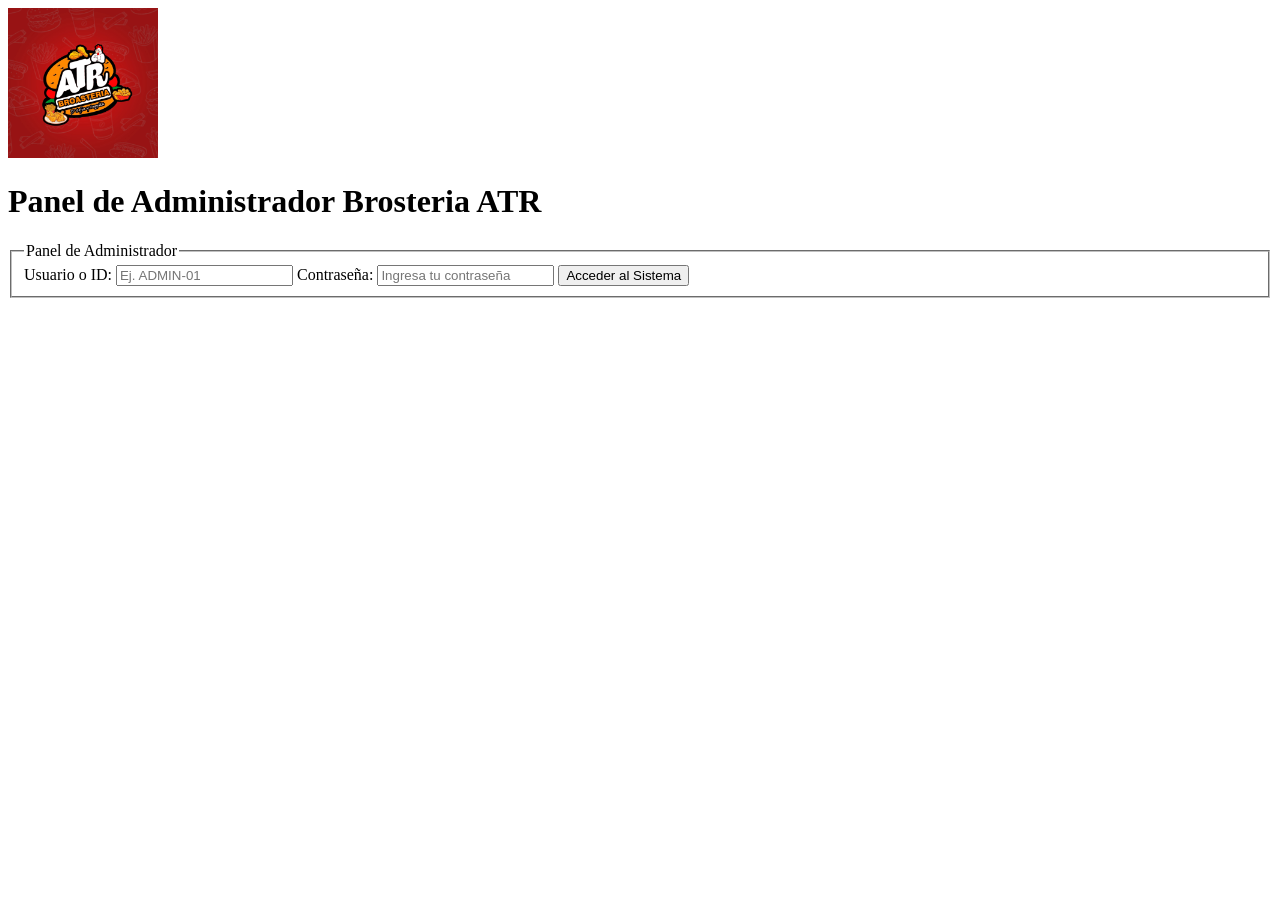
==== admin.html @ 3a854715 "Actualización: Formularios de login y logo de ATR agregados" ====
<!DOCTYPE html>
<html lang="es">
<head>
    <meta charset="UTF-8">
    <meta name="viewport" content="width=device-width, initial-scale=1.0">
    <title>Admin ATR</title>
</head>
<body>
   <header>
       <img src="informacion-del-proyecto/Imagenes/LOGO ATR.jpg" alt="LOGO ATR" width="150" height="150">
        <h1>Panel de Administrador Brosteria ATR</h1>
    </header>
        <section id="login-admin">
            <form action="login_admin.php" method="POST">
                <fieldset>
                    <legend>Panel de Administrador</legend>
                    
                    <label for="usuario_admin">Usuario o ID:</label>
                    <input type="text" id="usuario_admin" name="usuario_admin" required placeholder="Ej. ADMIN-01">
                    
                    <label for="pass_admin">Contraseña:</label>
                    <input type="password" id="pass_admin" name="pass_admin" required placeholder="Ingresa tu contraseña">
                    
                    <button type="submit">Acceder al Sistema</button>
                </fieldset>
            </form>
        </section>    
</body>
</html>
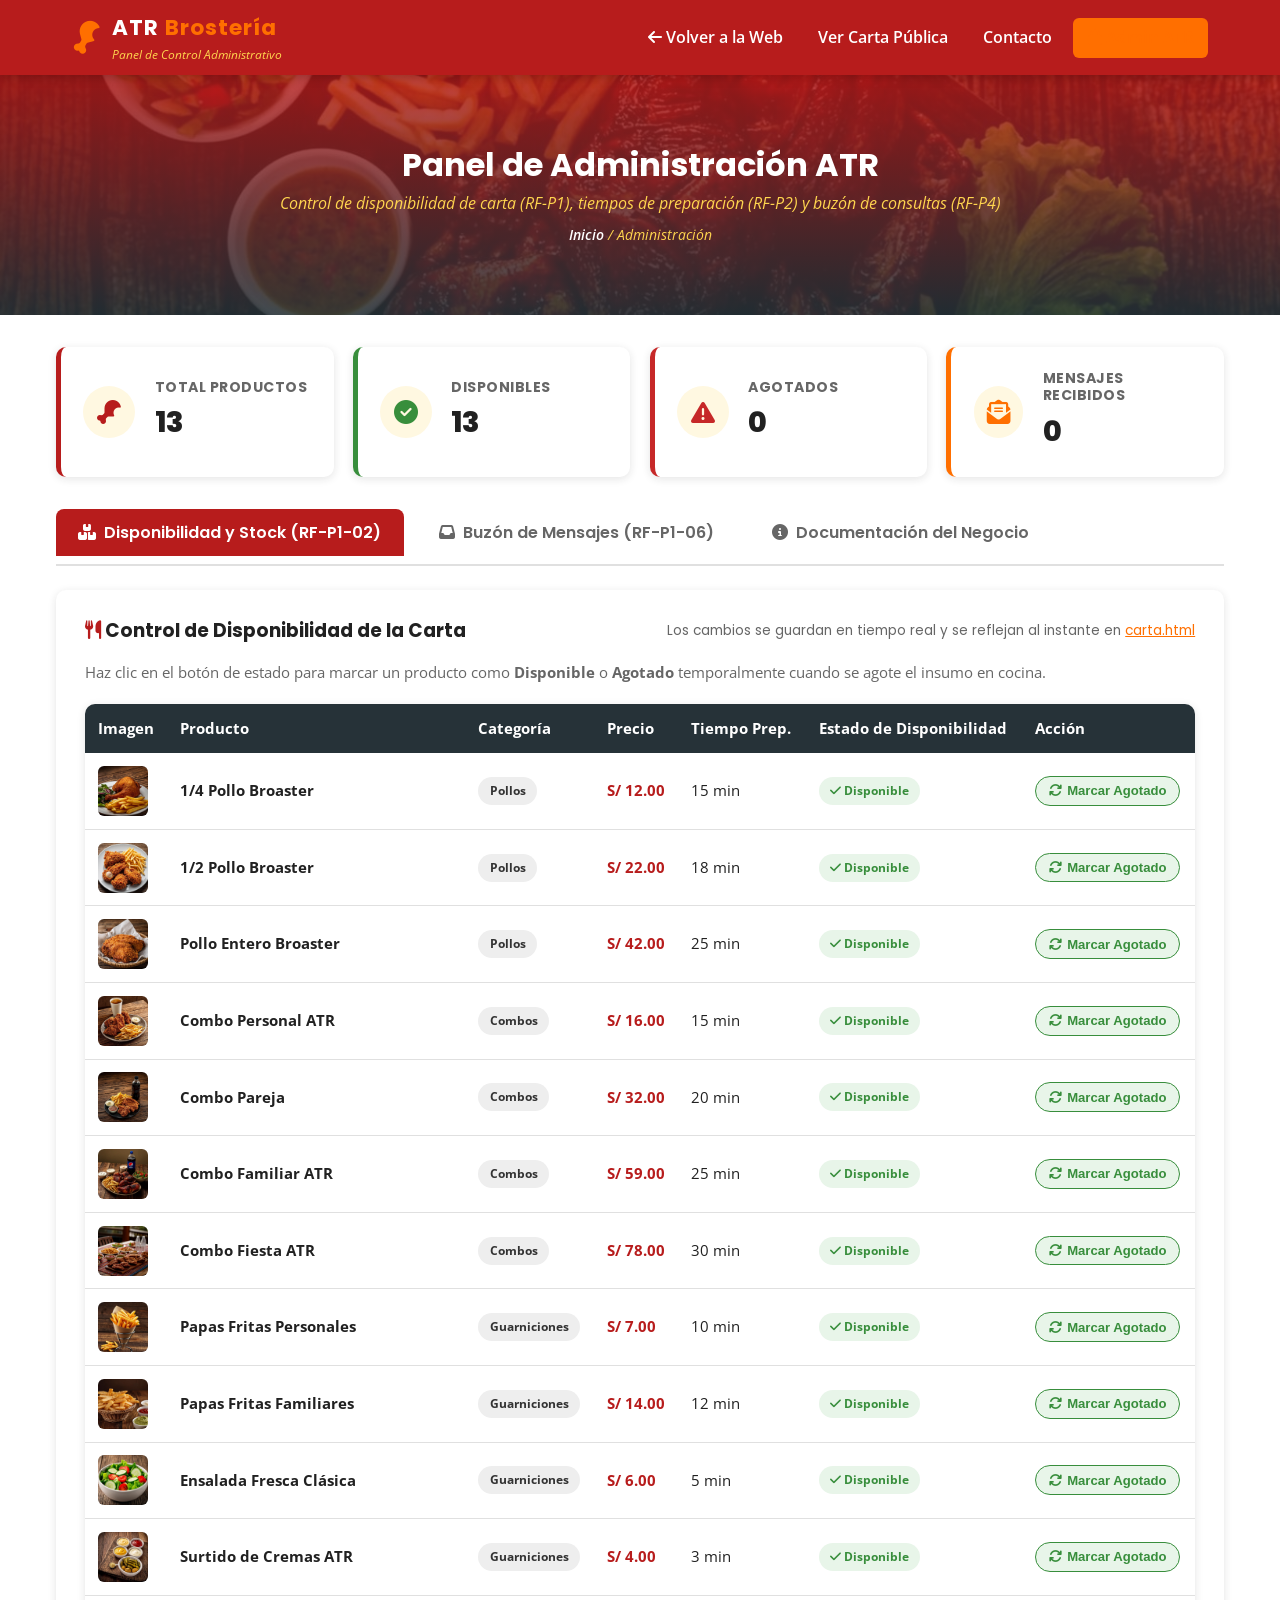
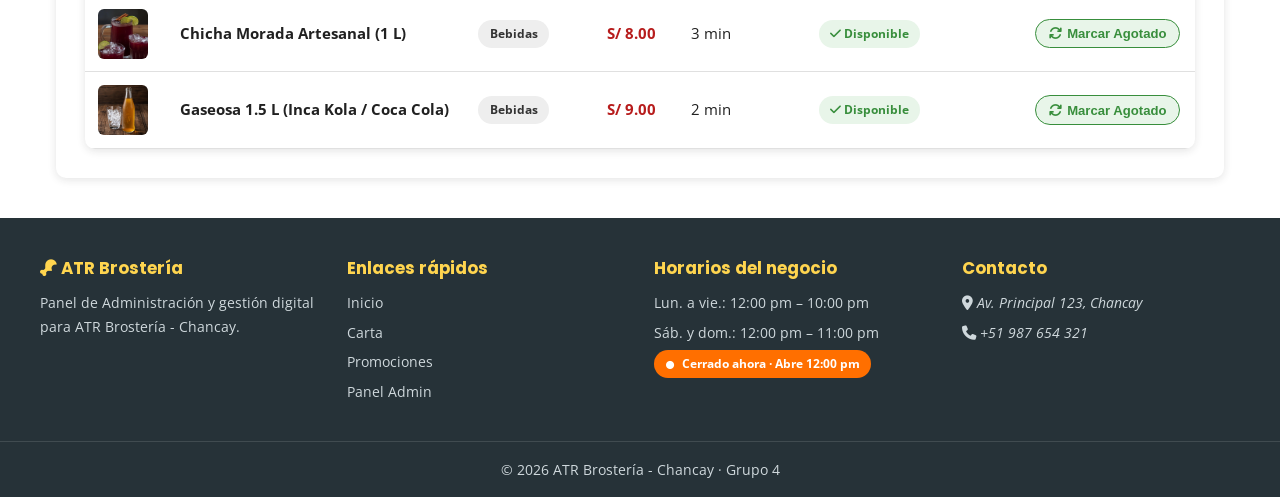
==== commit 86699857: "feat: completar logica JavaScript interactiva, carta dinamica, modal, promociones, galeria y panel a" ====
--- a/admin.html
+++ b/admin.html
@@ -1,29 +1,586 @@
 <!DOCTYPE html>
 <html lang="es">
+
 <head>
-    <meta charset="UTF-8">
-    <meta name="viewport" content="width=device-width, initial-scale=1.0">
-    <title>Admin ATR</title>
+  <meta charset="UTF-8">
+  <meta name="viewport" content="width=device-width, initial-scale=1.0">
+  <title>Panel de Administración | ATR Brostería - Chancay</title>
+  <meta name="description" content="Panel administrativo de gestión de stock, disponibilidad y mensajes de ATR Brostería Chancay.">
+  <meta name="author" content="Grupo 4 - Taller de Programación Web UTP">
+  <link rel="icon" type="image/png" href="img/favicon.png">
+
+  <link rel="preconnect" href="https://fonts.googleapis.com">
+  <link rel="preconnect" href="https://fonts.gstatic.com" crossorigin>
+  <link
+    href="https://fonts.googleapis.com/css2?family=Open+Sans:ital,wght@0,400;0,600;1,400&family=Poppins:wght@500;600;700;800&display=swap"
+    rel="stylesheet">
+  <link rel="stylesheet" href="https://cdnjs.cloudflare.com/ajax/libs/font-awesome/6.5.2/css/all.min.css">
+
+  <link rel="stylesheet" href="css/styles.css">
+  <style>
+    .admin-container {
+      max-width: 1200px;
+      margin: 2rem auto;
+      padding: 0 1rem;
+    }
+
+    .admin-header-kpi {
+      display: grid;
+      grid-template-columns: repeat(auto-fit, minmax(220px, 1fr));
+      gap: 1.2rem;
+      margin-bottom: 2rem;
+    }
+
+    .kpi-card {
+      background-color: #FFFFFF;
+      padding: 1.4rem;
+      border-radius: var(--radio);
+      box-shadow: var(--sombra-tarjeta);
+      display: flex;
+      align-items: center;
+      gap: 1.2rem;
+      border-left: 5px solid var(--color-primario);
+    }
+
+    .kpi-card.kpi-verde {
+      border-left-color: var(--color-exito);
+    }
+
+    .kpi-card.kpi-amarillo {
+      border-left-color: var(--color-acento);
+    }
+
+    .kpi-card.kpi-rojo {
+      border-left-color: var(--color-error);
+    }
+
+    .kpi-icon {
+      width: 52px;
+      height: 52px;
+      border-radius: 50%;
+      background-color: var(--color-crema);
+      display: flex;
+      align-items: center;
+      justify-content: center;
+      font-size: 1.5rem;
+      color: var(--color-primario);
+    }
+
+    .kpi-info h4 {
+      font-size: 0.88rem;
+      color: var(--color-gris);
+      margin: 0;
+      text-transform: uppercase;
+      letter-spacing: 0.5px;
+    }
+
+    .kpi-info .kpi-num {
+      font-size: 1.8rem;
+      font-weight: 800;
+      font-family: var(--fuente-titulos);
+      color: var(--color-texto);
+      margin: 0.2rem 0 0;
+    }
+
+    .admin-tabs {
+      display: flex;
+      gap: 0.8rem;
+      margin-bottom: 1.5rem;
+      border-bottom: 2px solid var(--color-borde);
+      padding-bottom: 0.5rem;
+      overflow-x: auto;
+    }
+
+    .admin-tab-btn {
+      padding: 0.7rem 1.4rem;
+      border: none;
+      background: none;
+      font-family: var(--fuente-titulos);
+      font-size: 1rem;
+      font-weight: 600;
+      color: var(--color-gris);
+      cursor: pointer;
+      border-radius: 8px 8px 0 0;
+      transition: all var(--transicion);
+      display: flex;
+      align-items: center;
+      gap: 0.5rem;
+      white-space: nowrap;
+    }
+
+    .admin-tab-btn.activo {
+      background-color: var(--color-primario);
+      color: #FFFFFF;
+    }
+
+    .admin-panel-seccion {
+      background-color: #FFFFFF;
+      padding: 1.8rem;
+      border-radius: var(--radio);
+      box-shadow: var(--sombra-tarjeta);
+      margin-bottom: 2.5rem;
+    }
+
+    .admin-panel-seccion h3 {
+      margin-bottom: 1.2rem;
+      display: flex;
+      align-items: center;
+      justify-content: space-between;
+      flex-wrap: wrap;
+      gap: 0.8rem;
+    }
+
+    .tabla-admin {
+      width: 100%;
+      border-collapse: collapse;
+      font-size: 0.92rem;
+    }
+
+    .tabla-admin th {
+      background-color: var(--color-oscuro);
+      color: #FFFFFF;
+      padding: 0.8rem;
+      text-align: left;
+    }
+
+    .tabla-admin td {
+      padding: 0.8rem;
+      border-bottom: 1px solid var(--color-borde);
+      vertical-align: middle;
+    }
+
+    .tabla-admin tr:hover {
+      background-color: var(--color-crema);
+    }
+
+    .btn-toggle-stock {
+      padding: 0.4rem 0.8rem;
+      border-radius: 999px;
+      font-size: 0.82rem;
+      font-weight: 700;
+      cursor: pointer;
+      border: none;
+      display: inline-flex;
+      align-items: center;
+      gap: 0.35rem;
+      transition: transform 0.2s ease;
+    }
+
+    .btn-toggle-stock:hover {
+      transform: scale(1.05);
+    }
+
+    .btn-toggle-stock.disponible {
+      background-color: #E8F5E9;
+      color: var(--color-exito);
+      border: 1px solid var(--color-exito);
+    }
+
+    .btn-toggle-stock.agotado {
+      background-color: #FFEBEE;
+      color: var(--color-error);
+      border: 1px solid var(--color-error);
+    }
+
+    .mensaje-card {
+      border: 1px solid var(--color-borde);
+      border-radius: 8px;
+      padding: 1.2rem;
+      margin-bottom: 1rem;
+      background-color: #FAFAFA;
+      transition: border-color var(--transicion);
+    }
+
+    .mensaje-card.no-leido {
+      border-left: 5px solid var(--color-acento);
+      background-color: #FFFFFF;
+    }
+
+    .mensaje-meta {
+      display: flex;
+      justify-content: space-between;
+      font-size: 0.85rem;
+      color: var(--color-gris);
+      margin-bottom: 0.5rem;
+      flex-wrap: wrap;
+      gap: 0.5rem;
+    }
+
+    .mensaje-acciones {
+      display: flex;
+      gap: 0.5rem;
+      margin-top: 0.8rem;
+      flex-wrap: wrap;
+    }
+  </style>
 </head>
+
 <body>
-   <header>
-       <img src="informacion-del-proyecto/Imagenes/LOGO ATR.jpg" alt="LOGO ATR" width="150" height="150">
-        <h1>Panel de Administrador Brosteria ATR</h1>
-    </header>
-        <section id="login-admin">
-            <form action="login_admin.php" method="POST">
-                <fieldset>
-                    <legend>Panel de Administrador</legend>
-                    
-                    <label for="usuario_admin">Usuario o ID:</label>
-                    <input type="text" id="usuario_admin" name="usuario_admin" required placeholder="Ej. ADMIN-01">
-                    
-                    <label for="pass_admin">Contraseña:</label>
-                    <input type="password" id="pass_admin" name="pass_admin" required placeholder="Ingresa tu contraseña">
-                    
-                    <button type="submit">Acceder al Sistema</button>
-                </fieldset>
-            </form>
-        </section>    
+  <a href="#contenido" class="saltar-contenido">Saltar al contenido principal</a>
+
+  <!-- Encabezado -->
+  <header class="site-header">
+    <div class="contenedor barra-header">
+      <a href="index.html" class="logo" aria-label="ATR Brostería - Inicio">
+        <i class="fa-solid fa-drumstick-bite" aria-hidden="true"></i>
+        <span>
+          <span class="logo-nombre">ATR <span>Brostería</span></span><br>
+          <span class="logo-eslogan">Panel de Control Administrativo</span>
+        </span>
+      </a>
+
+      <button id="btn-hamburguesa" class="btn-hamburguesa" aria-label="Abrir menú de navegación" aria-expanded="false"
+        aria-controls="main-nav">
+        <span></span><span></span><span></span>
+      </button>
+
+      <nav id="main-nav" class="main-nav" aria-label="Navegación principal">
+        <ul>
+          <li><a href="index.html"><i class="fa-solid fa-arrow-left"></i> Volver a la Web</a></li>
+          <li><a href="carta.html">Ver Carta Pública</a></li>
+          <li><a href="contacto.html">Contacto</a></li>
+          <li><a href="admin.html" class="activo" style="color: var(--color-acento); font-weight: 700;"><i class="fa-solid fa-lock"></i> Admin ATR</a></li>
+        </ul>
+      </nav>
+    </div>
+  </header>
+
+  <main id="contenido">
+    <!-- Banner -->
+    <section class="page-banner">
+      <div>
+        <h1>Panel de Administración ATR</h1>
+        <p>Control de disponibilidad de carta (RF-P1), tiempos de preparación (RF-P2) y buzón de consultas (RF-P4)</p>
+        <p class="breadcrumb"><a href="index.html">Inicio</a> / Administración</p>
+      </div>
+    </section>
+
+    <div class="admin-container">
+
+      <!-- Métricas KPI -->
+      <section class="admin-header-kpi">
+        <article class="kpi-card">
+          <div class="kpi-icon"><i class="fa-solid fa-drumstick-bite"></i></div>
+          <div class="kpi-info">
+            <h4>Total Productos</h4>
+            <div class="kpi-num" id="kpi-total-prod">13</div>
+          </div>
+        </article>
+
+        <article class="kpi-card kpi-verde">
+          <div class="kpi-icon" style="color: var(--color-exito);"><i class="fa-solid fa-circle-check"></i></div>
+          <div class="kpi-info">
+            <h4>Disponibles</h4>
+            <div class="kpi-num" id="kpi-disponibles">13</div>
+          </div>
+        </article>
+
+        <article class="kpi-card kpi-rojo">
+          <div class="kpi-icon" style="color: var(--color-error);"><i class="fa-solid fa-triangle-exclamation"></i></div>
+          <div class="kpi-info">
+            <h4>Agotados</h4>
+            <div class="kpi-num" id="kpi-agotados">0</div>
+          </div>
+        </article>
+
+        <article class="kpi-card kpi-amarillo">
+          <div class="kpi-icon" style="color: var(--color-acento);"><i class="fa-solid fa-envelope-open-text"></i></div>
+          <div class="kpi-info">
+            <h4>Mensajes Recibidos</h4>
+            <div class="kpi-num" id="kpi-mensajes">0</div>
+          </div>
+        </article>
+      </section>
+
+      <!-- Pestañas -->
+      <div class="admin-tabs" role="tablist">
+        <button type="button" class="admin-tab-btn activo" id="tab-btn-stock" onclick="cambiarTab('stock')">
+          <i class="fa-solid fa-boxes-stacked"></i> Disponibilidad y Stock (RF-P1-02)
+        </button>
+        <button type="button" class="admin-tab-btn" id="tab-btn-mensajes" onclick="cambiarTab('mensajes')">
+          <i class="fa-solid fa-inbox"></i> Buzón de Mensajes (RF-P1-06)
+        </button>
+        <button type="button" class="admin-tab-btn" id="tab-btn-guia" onclick="cambiarTab('guia')">
+          <i class="fa-solid fa-circle-info"></i> Documentación del Negocio
+        </button>
+      </div>
+
+      <!-- Tab 1: Gestión de Stock y Productos -->
+      <section id="panel-stock" class="admin-panel-seccion">
+        <h3>
+          <span><i class="fa-solid fa-utensils" style="color:var(--color-primario);"></i> Control de Disponibilidad de la Carta</span>
+          <span style="font-size: 0.85rem; font-weight: normal; color: var(--color-gris);">
+            Los cambios se guardan en tiempo real y se reflejan al instante en <a href="carta.html" target="_blank" style="color:var(--color-acento); text-decoration:underline;">carta.html</a>
+          </span>
+        </h3>
+        <p style="font-size: 0.92rem; color: var(--color-gris); margin-bottom: 1.2rem;">
+          Haz clic en el botón de estado para marcar un producto como <strong>Disponible</strong> o <strong>Agotado</strong> temporalmente cuando se agote el insumo en cocina.
+        </p>
+
+        <div class="tabla-responsiva">
+          <table class="tabla-admin">
+            <thead>
+              <tr>
+                <th>Imagen</th>
+                <th>Producto</th>
+                <th>Categoría</th>
+                <th>Precio</th>
+                <th>Tiempo Prep.</th>
+                <th>Estado de Disponibilidad</th>
+                <th>Acción</th>
+              </tr>
+            </thead>
+            <tbody id="tabla-cuerpo-productos">
+              <!-- Renderizado dinámico con JS -->
+            </tbody>
+          </table>
+        </div>
+      </section>
+
+      <!-- Tab 2: Buzón de Mensajes -->
+      <section id="panel-mensajes" class="admin-panel-seccion" style="display: none;">
+        <h3>
+          <span><i class="fa-solid fa-inbox" style="color:var(--color-primario);"></i> Mensajes de Clientes y Proveedores</span>
+          <div>
+            <button type="button" class="btn btn-acento" style="font-size: 0.85rem; padding: 0.4rem 0.8rem;" onclick="insertarMensajeDemo()">
+              <i class="fa-solid fa-plus"></i> Agregar mensaje de prueba
+            </button>
+            <button type="button" class="btn btn-borde" style="font-size: 0.85rem; padding: 0.4rem 0.8rem; margin-left: 0.4rem;" onclick="limpiarBuzon()">
+              <i class="fa-solid fa-trash"></i> Vaciar buzón
+            </button>
+          </div>
+        </h3>
+        <p style="font-size: 0.92rem; color: var(--color-gris); margin-bottom: 1.2rem;">
+          Mensajes enviados desde el formulario de <a href="contacto.html" target="_blank" style="color:var(--color-acento); text-decoration:underline;">contacto.html</a> y solicitudes de cotización o proveedores.
+        </p>
+
+        <div id="lista-mensajes-admin">
+          <!-- Renderizado dinámico de mensajes -->
+        </div>
+      </section>
+
+      <!-- Tab 3: Guía y Procesos del Proyecto -->
+      <section id="panel-guia" class="admin-panel-seccion" style="display: none;">
+        <h3><i class="fa-solid fa-book" style="color:var(--color-primario);"></i> Resumen de Procesos y Requerimientos de ATR Brostería</h3>
+        
+        <div style="display: grid; gap: 1rem; margin-top: 1rem;">
+          <div style="padding: 1rem; background-color: var(--color-crema); border-radius: 8px;">
+            <h4 style="margin: 0 0 0.4rem 0; color: var(--color-primario);"><i class="fa-solid fa-boxes-packing"></i> Proceso 1: Recepción y gestión de insumos</h4>
+            <p style="margin: 0; font-size: 0.9rem;">Gestión de stock de pollos, papas y aceites. El sistema permite marcar ítems como agotados (RF-P1-02) y recibir ofertas de proveedores (RF-P1-04) en este panel.</p>
+          </div>
+
+          <div style="padding: 1rem; background-color: var(--color-crema); border-radius: 8px;">
+            <h4 style="margin: 0 0 0.4rem 0; color: var(--color-primario);"><i class="fa-solid fa-bowl-food"></i> Proceso 2: Marinado y preparación de alimentos</h4>
+            <p style="margin: 0; font-size: 0.9rem;">Receta exclusiva de marinado de 4 horas descrita en <a href="nosotros.html">nosotros.html</a> (RF-P2-01) y galería fotográfica de cocina en <a href="galeria.html">galeria.html</a> (RF-P2-03).</p>
+          </div>
+
+          <div style="padding: 1rem; background-color: var(--color-crema); border-radius: 8px;">
+            <h4 style="margin: 0 0 0.4rem 0; color: var(--color-primario);"><i class="fa-solid fa-fire"></i> Proceso 3: Fritura a presión de pollo</h4>
+            <p style="margin: 0; font-size: 0.9rem;">Cocción a presión entre 170 y 180 °C en tres presentaciones (1/4, 1/2 y entero) con filtros interactivos de categoría en <a href="carta.html">carta.html</a> (RF-P3-03).</p>
+          </div>
+
+          <div style="padding: 1rem; background-color: var(--color-crema); border-radius: 8px;">
+            <h4 style="margin: 0 0 0.4rem 0; color: var(--color-primario);"><i class="fa-solid fa-comments"></i> Proceso 4: Toma de pedidos y atención al cliente</h4>
+            <p style="margin: 0; font-size: 0.9rem;">Formulario validado con JavaScript (RF-P4-02), mapa en Chancay (RF-P4-05), redes sociales en footer y acordeón de preguntas frecuentes (RF-P4-07).</p>
+          </div>
+
+          <div style="padding: 1rem; background-color: var(--color-crema); border-radius: 8px;">
+            <h4 style="margin: 0 0 0.4rem 0; color: var(--color-primario);"><i class="fa-solid fa-cubes"></i> Proceso 5: Empaquetado y personalización de combos</h4>
+            <p style="margin: 0; font-size: 0.9rem;">Personalizador dinámico de combos mediante checkboxes con la función reactiva <code>actualizarPrecio()</code> en el modal de la carta (RF-P5-02, RF-P5-03).</p>
+          </div>
+        </div>
+      </section>
+
+    </div>
+  </main>
+
+  <!-- Pie de página -->
+  <footer class="site-footer">
+    <div class="contenedor footer-grid">
+      <div>
+        <h4><i class="fa-solid fa-drumstick-bite"></i> ATR Brostería</h4>
+        <p>Panel de Administración y gestión digital para ATR Brostería - Chancay.</p>
+      </div>
+      <div>
+        <h4>Enlaces rápidos</h4>
+        <ul>
+          <li><a href="index.html">Inicio</a></li>
+          <li><a href="carta.html">Carta</a></li>
+          <li><a href="promociones.html">Promociones</a></li>
+          <li><a href="admin.html">Panel Admin</a></li>
+        </ul>
+      </div>
+      <div>
+        <h4>Horarios del negocio</h4>
+        <ul>
+          <li>Lun. a vie.: 12:00 pm – 10:00 pm</li>
+          <li>Sáb. y dom.: 12:00 pm – 11:00 pm</li>
+        </ul>
+        <p><span class="badge estado-badge" data-estado-local>Cargando...</span></p>
+      </div>
+      <div>
+        <h4>Contacto</h4>
+        <address>
+          <ul>
+            <li><i class="fa-solid fa-location-dot"></i> Av. Principal 123, Chancay</li>
+            <li><i class="fa-solid fa-phone"></i> +51 987 654 321</li>
+          </ul>
+        </address>
+      </div>
+    </div>
+    <div class="footer-copy">
+      <p>&copy; <span id="anio-actual">2026</span> ATR Brostería - Chancay · Grupo 4</p>
+    </div>
+  </footer>
+
+  <!-- Scripts -->
+  <script src="js/main.js"></script>
+  <script>
+    // Lógica específica para el panel de administración
+    function cambiarTab(tabId) {
+      document.getElementById('panel-stock').style.display = tabId === 'stock' ? 'block' : 'none';
+      document.getElementById('panel-mensajes').style.display = tabId === 'mensajes' ? 'block' : 'none';
+      document.getElementById('panel-guia').style.display = tabId === 'guia' ? 'block' : 'none';
+
+      document.getElementById('tab-btn-stock').classList.toggle('activo', tabId === 'stock');
+      document.getElementById('tab-btn-mensajes').classList.toggle('activo', tabId === 'mensajes');
+      document.getElementById('tab-btn-guia').classList.toggle('activo', tabId === 'guia');
+    }
+
+    function renderizarTablaProductosAdmin() {
+      const tbody = document.getElementById('tabla-cuerpo-productos');
+      if (!tbody) return;
+
+      const productos = window.ATR.obtenerProductos();
+      let total = productos.length;
+      let disponibles = 0;
+      let agotados = 0;
+
+      tbody.innerHTML = productos.map(prod => {
+        if (prod.disponible) disponibles++;
+        else agotados++;
+
+        return `
+          <tr>
+            <td><img src="${prod.imagen}" alt="${prod.nombre}" style="width: 50px; height: 50px; object-fit: cover; border-radius: 6px;"></td>
+            <td><strong>${prod.nombre}</strong></td>
+            <td><span class="badge" style="background:#eee; color:#333; text-transform:capitalize;">${prod.categoria}</span></td>
+            <td style="font-weight: 700; color: var(--color-primario);">S/ ${prod.precio.toFixed(2)}</td>
+            <td>${prod.tiempo}</td>
+            <td>
+              <span class="badge ${prod.disponible ? 'estado-disponible' : 'estado-agotado'}" style="background-color: ${prod.disponible ? '#E8F5E9' : '#FFEBEE'}; color: ${prod.disponible ? 'var(--color-exito)' : 'var(--color-error)'};">
+                <i class="fa-solid ${prod.disponible ? 'fa-check' : 'fa-xmark'}"></i> ${prod.disponible ? 'Disponible' : 'Agotado'}
+              </span>
+            </td>
+            <td>
+              <button type="button" class="btn-toggle-stock ${prod.disponible ? 'disponible' : 'agotado'}" onclick="cambiarDisponibilidad('${prod.id}')">
+                <i class="fa-solid fa-arrows-rotate"></i> ${prod.disponible ? 'Marcar Agotado' : 'Marcar Disponible'}
+              </button>
+            </td>
+          </tr>
+        `;
+      }).join('');
+
+      document.getElementById('kpi-total-prod').textContent = total;
+      document.getElementById('kpi-disponibles').textContent = disponibles;
+      document.getElementById('kpi-agotados').textContent = agotados;
+    }
+
+    function cambiarDisponibilidad(id) {
+      window.ATR.toggleDisponibilidad(id);
+      renderizarTablaProductosAdmin();
+    }
+
+    function renderizarMensajesAdmin() {
+      const contenedor = document.getElementById('lista-mensajes-admin');
+      const kpiMensajes = document.getElementById('kpi-mensajes');
+      if (!contenedor) return;
+
+      const raw = localStorage.getItem('atr_mensajes_contacto');
+      const mensajes = raw ? JSON.parse(raw) : [];
+
+      if (kpiMensajes) kpiMensajes.textContent = mensajes.length;
+
+      if (mensajes.length === 0) {
+        contenedor.innerHTML = `
+          <div style="text-align: center; padding: 2rem; color: var(--color-gris);">
+            <i class="fa-solid fa-inbox" style="font-size: 2.5rem; margin-bottom: 0.8rem; display: block; opacity: 0.5;"></i>
+            <p>No hay mensajes registrados en el buzón actualmente.</p>
+            <button type="button" class="btn btn-acento" onclick="insertarMensajeDemo()">
+              <i class="fa-solid fa-plus"></i> Crear mensaje de prueba
+            </button>
+          </div>
+        `;
+        return;
+      }
+
+      contenedor.innerHTML = mensajes.map((msg, idx) => `
+        <article class="mensaje-card ${!msg.leido ? 'no-leido' : ''}">
+          <div class="mensaje-meta">
+            <span><strong><i class="fa-solid fa-user"></i> ${msg.nombre}</strong> · <i class="fa-solid fa-envelope"></i> ${msg.email} · <i class="fa-solid fa-phone"></i> ${msg.telefono}</span>
+            <span><i class="fa-solid fa-clock"></i> ${msg.fecha || 'Reciente'}</span>
+          </div>
+          <div style="margin: 0.5rem 0;">
+            <span class="badge" style="background-color: var(--color-crema); color: var(--color-texto);"><i class="fa-solid fa-tag"></i> Tipo: ${msg.tipo}</span>
+            ${!msg.leido ? '<span class="badge" style="background-color: var(--color-acento); color: #fff; margin-left: 0.4rem;">Nuevo</span>' : ''}
+          </div>
+          <p style="font-size: 0.95rem; margin: 0.6rem 0; color: #212121; background: #FFF; padding: 0.8rem; border-radius: 6px; border: 1px solid #E0E0E0;">
+            "${msg.mensaje}"
+          </p>
+          <div class="mensaje-acciones">
+            <a href="https://wa.me/51${msg.telefono}?text=${encodeURIComponent(`Hola ${msg.nombre}, te saludamos de ATR Brostería en respuesta a tu consulta sobre "${msg.tipo}".`)}" class="btn btn-acento" style="font-size: 0.82rem; padding: 0.35rem 0.7rem;" target="_blank" rel="noopener">
+              <i class="fa-brands fa-whatsapp"></i> Responder WhatsApp
+            </a>
+            <button type="button" class="btn btn-borde" style="font-size: 0.82rem; padding: 0.35rem 0.7rem;" onclick="marcarLeido(${idx})">
+              <i class="fa-solid ${msg.leido ? 'fa-envelope' : 'fa-check'}"></i> ${msg.leido ? 'Marcar no leído' : 'Marcar leído'}
+            </button>
+            <button type="button" class="btn" style="background-color: #FFEBEE; color: var(--color-error); font-size: 0.82rem; padding: 0.35rem 0.7rem;" onclick="eliminarMensaje(${idx})">
+              <i class="fa-solid fa-trash"></i> Eliminar
+            </button>
+          </div>
+        </article>
+      `).join('');
+    }
+
+    function marcarLeido(index) {
+      const mensajes = JSON.parse(localStorage.getItem('atr_mensajes_contacto') || '[]');
+      if (mensajes[index]) {
+        mensajes[index].leido = !mensajes[index].leido;
+        localStorage.setItem('atr_mensajes_contacto', JSON.stringify(mensajes));
+        renderizarMensajesAdmin();
+      }
+    }
+
+    function eliminarMensaje(index) {
+      if (!confirm('¿Estás seguro de eliminar este mensaje del buzón?')) return;
+      const mensajes = JSON.parse(localStorage.getItem('atr_mensajes_contacto') || '[]');
+      mensajes.splice(index, 1);
+      localStorage.setItem('atr_mensajes_contacto', JSON.stringify(mensajes));
+      renderizarMensajesAdmin();
+    }
+
+    function limpiarBuzon() {
+      if (!confirm('¿Deseas vaciar todos los mensajes del buzón?')) return;
+      localStorage.removeItem('atr_mensajes_contacto');
+      renderizarMensajesAdmin();
+    }
+
+    function insertarMensajeDemo() {
+      window.ATR.guardarMensajeContacto({
+        nombre: 'Avícola San Fernando Chancay (Proveedor)',
+        email: 'ventas@sanfernandochancay.pe',
+        telefono: '987112233',
+        tipo: 'proveedores',
+        mensaje: 'Buenos días estimado propietario de ATR Brostería, le ofrecemos abastecimiento directo de pollos de primera calidad con entrega diaria a temperatura controlada y precios preferenciales.'
+      });
+      renderizarMensajesAdmin();
+    }
+
+    document.addEventListener('DOMContentLoaded', () => {
+      renderizarTablaProductosAdmin();
+      renderizarMensajesAdmin();
+    });
+  </script>
 </body>
-</html>+
+</html>
--- a/css/styles.css
+++ b/css/styles.css
@@ -0,0 +1,985 @@
+/* Estilos generales */
+
+
+/* Variables */
+:root {
+  /* Paleta de colores */
+  --color-primario: #B71C1C;
+  /* rojo primario: logo, encabezado, botones */
+  --color-acento: #FF6F00;
+  /* naranja acento: botones de acción, badges */
+  --color-crema: #FFF8E1;
+  /* crema claro: fondos de secciones secundarias */
+  --color-texto: #212121;
+  /* negro: textos principales */
+  --color-gris: #666666;
+  /* gris medio: textos secundarios */
+  --color-oscuro: #263238;
+  /* gris oscuro: pie de página, modales */
+  --color-exito: #388E3C;
+  /* verde éxito: validaciones correctas */
+  --color-error: #C62828;
+  /* rojo error: mensajes de validación */
+  --color-fondo: #FFFFFF;
+  --color-borde: #E0E0E0;
+  --color-primario-oscuro: #8E1414;
+  /* hover de botones primarios */
+
+  /* Tipografía */
+  --fuente-titulos: 'Poppins', sans-serif;
+  --fuente-cuerpo: 'Open Sans', sans-serif;
+
+  /* Otros */
+  --sombra-tarjeta: 0 2px 8px rgba(33, 33, 33, 0.12);
+  --sombra-elevada: 0 8px 24px rgba(33, 33, 33, 0.18);
+  --radio: 10px;
+  --transicion: 0.3s ease;
+}
+
+* {
+  margin: 0;
+  padding: 0;
+  box-sizing: border-box;
+}
+
+html {
+  scroll-behavior: smooth;
+}
+
+body {
+  font-family: var(--fuente-cuerpo);
+  font-size: 16px;
+  line-height: 1.6;
+  color: var(--color-texto);
+  background-color: var(--color-fondo);
+  display: flex;
+  flex-direction: column;
+  min-height: 100vh;
+}
+
+main {
+  flex: 1 0 auto;
+}
+
+img,
+video {
+  max-width: 100%;
+  /* imágenes responsivas */
+  height: auto;
+  display: block;
+}
+
+a {
+  color: var(--color-primario);
+  text-decoration: none;
+  transition: color var(--transicion);
+}
+
+a:hover {
+  color: var(--color-acento);
+}
+
+ul {
+  list-style: none;
+}
+
+h1,
+h2,
+h3,
+h4 {
+  font-family: var(--fuente-titulos);
+  line-height: 1.25;
+  color: var(--color-texto);
+}
+
+/* Utilidades */
+.contenedor {
+  width: 100%;
+  padding: 0 1rem;
+  margin: 0 auto;
+}
+
+.texto-centro {
+  text-align: center;
+}
+
+.oculto {
+  display: none !important;
+}
+
+.imagen-responsiva {
+  width: 100%;
+  object-fit: cover;
+}
+
+/* Contenedor desktop */
+@media (min-width: 1280px) {
+  .contenedor {
+    max-width: 1200px;
+    padding: 0;
+  }
+}
+
+/* Encabezado de sección con barra de acento */
+.titulo-seccion {
+  font-size: 1.7rem;
+  font-weight: 700;
+  margin-bottom: 0.4rem;
+}
+
+.titulo-seccion::after {
+  content: "";
+  display: block;
+  width: 64px;
+  height: 4px;
+  margin-top: 0.5rem;
+  border-radius: 2px;
+  background: linear-gradient(90deg, var(--color-primario), var(--color-acento));
+}
+
+.titulo-seccion.centro::after {
+  margin-left: auto;
+  margin-right: auto;
+}
+
+.subtitulo-seccion {
+  color: var(--color-gris);
+  max-width: 700px;
+  margin-bottom: 2rem;
+}
+
+/* Botones */
+.btn {
+  display: inline-block;
+  padding: 0.75rem 1.6rem;
+  border: none;
+  border-radius: var(--radio);
+  font-family: var(--fuente-titulos);
+  font-weight: 600;
+  font-size: 1rem;
+  cursor: pointer;
+  text-align: center;
+  transition: background-color var(--transicion), transform var(--transicion),
+    box-shadow var(--transicion), color var(--transicion);
+}
+
+.btn:hover {
+  transform: translateY(-2px);
+  box-shadow: var(--sombra-elevada);
+}
+
+.btn:active {
+  transform: translateY(0);
+}
+
+.btn-primario {
+  background-color: var(--color-primario);
+  color: #FFFFFF;
+}
+
+.btn-primario:hover {
+  background-color: var(--color-primario-oscuro);
+  color: #FFFFFF;
+}
+
+.btn-acento {
+  background-color: var(--color-acento);
+  color: #FFFFFF;
+}
+
+.btn-acento:hover {
+  background-color: #E65100;
+  color: #FFFFFF;
+}
+
+.btn-borde {
+  background-color: transparent;
+  color: #FFFFFF;
+  border: 2px solid #FFFFFF;
+}
+
+.btn-borde:hover {
+  background-color: #FFFFFF;
+  color: var(--color-primario);
+}
+
+/* Encabezado y navegación */
+.site-header {
+  position: sticky;
+  top: 0;
+  z-index: 100;
+  background-color: var(--color-primario);
+  color: #FFFFFF;
+  box-shadow: 0 2px 10px rgba(0, 0, 0, 0.25);
+}
+
+.barra-header {
+  display: flex;
+  align-items: center;
+  justify-content: space-between;
+  flex-wrap: wrap;
+  padding: 0.7rem 1rem;
+}
+
+.logo {
+  display: flex;
+  align-items: center;
+  gap: 0.6rem;
+  color: #FFFFFF;
+}
+
+.logo i {
+  font-size: 1.9rem;
+  color: var(--color-acento);
+  transform: rotate(-15deg);
+  transition: transform 0.4s ease;
+}
+
+.logo:hover i {
+  transform: rotate(0deg) scale(1.1);
+}
+
+.logo-nombre {
+  font-family: var(--fuente-titulos);
+  font-size: 1.35rem;
+  font-weight: 700;
+  letter-spacing: 1px;
+  color: #FFFFFF;
+}
+
+.logo-nombre span {
+  color: var(--color-acento);
+}
+
+.logo-eslogan {
+  display: none;
+  font-size: 0.72rem;
+  color: #FFD54F;
+  font-style: italic;
+}
+
+/* Navegación principal */
+.main-nav ul {
+  display: none;
+  flex-direction: column;
+  width: 100%;
+  padding: 0.5rem 0;
+}
+
+.main-nav a {
+  display: block;
+  padding: 0.6rem 0.8rem;
+  color: #FFFFFF;
+  font-weight: 600;
+  border-radius: 6px;
+  transition: background-color var(--transicion), color var(--transicion);
+}
+
+.main-nav a:hover,
+.main-nav a.activo {
+  background-color: var(--color-acento);
+  color: #FFFFFF;
+}
+
+/* Menú hamburguesa */
+.main-nav.abierto ul {
+  display: flex;
+  animation: desplegarMenu 0.25s ease;
+}
+
+@keyframes desplegarMenu {
+  from {
+    opacity: 0;
+    transform: translateY(-8px);
+  }
+
+  to {
+    opacity: 1;
+    transform: translateY(0);
+  }
+}
+
+/* Botón hamburguesa */
+.btn-hamburguesa {
+  display: flex;
+  /* visible solo en móvil */
+  flex-direction: column;
+  justify-content: center;
+  gap: 5px;
+  width: 44px;
+  /* objetivo táctil mínimo 44px */
+  height: 44px;
+  padding: 10px;
+  background: transparent;
+  border: none;
+  cursor: pointer;
+}
+
+.btn-hamburguesa span {
+  display: block;
+  height: 3px;
+  width: 100%;
+  border-radius: 2px;
+  background-color: #FFFFFF;
+  transition: transform var(--transicion), opacity var(--transicion);
+}
+
+.btn-hamburguesa.activo span:nth-child(1) {
+  transform: translateY(8px) rotate(45deg);
+}
+
+.btn-hamburguesa.activo span:nth-child(2) {
+  opacity: 0;
+}
+
+.btn-hamburguesa.activo span:nth-child(3) {
+  transform: translateY(-8px) rotate(-45deg);
+}
+
+/* Tablet */
+@media (min-width: 768px) {
+  .barra-header {
+    padding: 0.7rem 2rem;
+  }
+
+  .logo-eslogan {
+    display: block;
+  }
+}
+
+/* Desktop */
+@media (min-width: 1024px) {
+  .btn-hamburguesa {
+    display: none;
+  }
+
+  .main-nav ul {
+    display: flex;
+    flex-direction: row;
+    width: auto;
+    gap: 0.4rem;
+    padding: 0;
+  }
+
+  .main-nav a {
+    padding: 0.45rem 0.9rem;
+  }
+}
+
+/* Banner de cabecera interior */
+.page-banner {
+  position: relative;
+  display: flex;
+  align-items: center;
+  justify-content: center;
+  min-height: 240px;
+  padding: 3rem 1rem;
+  text-align: center;
+  color: #FFFFFF;
+  background:
+    linear-gradient(rgba(183, 28, 28, 0.82), rgba(38, 50, 56, 0.88)),
+    url("../img/hero.jpg") center / cover no-repeat;
+}
+
+.page-banner h1 {
+  color: #FFFFFF;
+  font-size: 2rem;
+  animation: aparecerArriba 0.7s ease both;
+}
+
+.page-banner p {
+  color: #FFD54F;
+  font-style: italic;
+  margin-top: 0.4rem;
+  animation: aparecerArriba 0.9s ease both;
+}
+
+.breadcrumb {
+  margin-top: 0.6rem;
+  font-size: 0.9rem;
+  color: #FFD54F;
+}
+
+.breadcrumb a {
+  color: #FFFFFF;
+  font-weight: 600;
+}
+
+/* Secciones */
+.seccion {
+  padding: 3rem 0;
+}
+
+.seccion-crema {
+  background-color: var(--color-crema);
+}
+
+/* Tarjetas */
+.tarjeta {
+  background-color: #FFFFFF;
+  border-radius: var(--radio);
+  box-shadow: var(--sombra-tarjeta);
+  overflow: hidden;
+  transition: transform var(--transicion), box-shadow var(--transicion);
+}
+
+.tarjeta:hover {
+  transform: translateY(-6px);
+  box-shadow: var(--sombra-elevada);
+}
+
+.tarjeta img {
+  width: 100%;
+  aspect-ratio: 4 / 3;
+  object-fit: cover;
+  transition: transform 0.5s ease;
+}
+
+.tarjeta:hover img {
+  transform: scale(1.06);
+}
+
+.tarjeta-cuerpo {
+  padding: 1.1rem;
+}
+
+.tarjeta-cuerpo h3 {
+  font-size: 1.1rem;
+  margin-bottom: 0.3rem;
+}
+
+.tarjeta-cuerpo p {
+  font-size: 0.92rem;
+  color: var(--color-gris);
+}
+
+.tarjeta-pie {
+  display: flex;
+  align-items: center;
+  justify-content: space-between;
+  padding: 0 1.1rem 1.1rem;
+}
+
+.precio {
+  font-family: var(--fuente-titulos);
+  font-weight: 700;
+  font-size: 1.25rem;
+  color: var(--color-primario);
+}
+
+.precio-antes {
+  font-size: 0.9rem;
+  color: var(--color-gris);
+  text-decoration: line-through;
+  margin-right: 0.4rem;
+}
+
+/* Etiqueta / badge */
+.badge {
+  display: inline-block;
+  padding: 0.25rem 0.7rem;
+  border-radius: 999px;
+  font-size: 0.78rem;
+  font-weight: 700;
+  color: #FFFFFF;
+  background-color: var(--color-acento);
+}
+
+.badge-oferta {
+  position: absolute;
+  top: 10px;
+  left: 10px;
+  animation: latido 1.6s ease infinite;
+}
+
+/* Rejilla de productos */
+.grid-productos {
+  display: grid;
+  grid-template-columns: 1fr;
+  gap: 1.4rem;
+}
+
+@media (min-width: 768px) {
+  .grid-productos {
+    grid-template-columns: repeat(2, 1fr);
+  }
+
+  /* md: 2 columnas */
+}
+
+@media (min-width: 1024px) {
+  .grid-productos {
+    grid-template-columns: repeat(3, 1fr);
+  }
+
+  /* lg: 3 columnas */
+}
+
+.tarjeta-producto {
+  position: relative;
+}
+
+/* Producto agotado */
+.producto-agotado img {
+  filter: grayscale(0.9) opacity(0.6);
+}
+
+.sello-agotado {
+  position: absolute;
+  top: 12px;
+  right: 12px;
+  padding: 0.3rem 0.8rem;
+  background-color: var(--color-error);
+  color: #FFFFFF;
+  font-size: 0.8rem;
+  font-weight: 700;
+  border-radius: 6px;
+  transform: rotate(8deg);
+}
+
+/* Tablas */
+.tabla-responsiva {
+  width: 100%;
+  overflow-x: auto;
+  border-radius: var(--radio);
+  box-shadow: var(--sombra-tarjeta);
+}
+
+.tabla-personalizada {
+  width: 100%;
+  border-collapse: collapse;
+  background-color: #FFFFFF;
+  font-size: 0.95rem;
+  min-width: 480px;
+}
+
+.tabla-personalizada thead {
+  background-color: var(--color-primario);
+  color: #FFFFFF;
+}
+
+.tabla-personalizada th,
+.tabla-personalizada td {
+  padding: 0.8rem 1rem;
+  text-align: left;
+  border-bottom: 1px solid var(--color-borde);
+}
+
+.tabla-personalizada tbody tr:nth-child(even) {
+  /* filas alternadas */
+  background-color: var(--color-crema);
+}
+
+.tabla-personalizada tbody tr:hover {
+  /* resaltado al pasar */
+  background-color: #FFECB3;
+  transition: background-color 0.2s ease;
+}
+
+.tabla-personalizada td.precio-celda {
+  font-weight: 700;
+  color: var(--color-primario);
+  white-space: nowrap;
+}
+
+/* Formularios */
+.form-contacto {
+  display: grid;
+  grid-template-columns: 1fr;
+  gap: 1rem;
+}
+
+@media (min-width: 768px) {
+  .form-contacto {
+    grid-template-columns: 1fr 1fr;
+  }
+
+  .campo-completo {
+    grid-column: 1 / -1;
+  }
+
+  /* campos a ancho completo */
+}
+
+.campo {
+  display: flex;
+  flex-direction: column;
+  gap: 0.3rem;
+}
+
+.campo label {
+  font-weight: 600;
+  font-size: 0.95rem;
+  color: var(--color-primario);
+}
+
+.campo label .obligatorio {
+  color: var(--color-error);
+}
+
+.campo input,
+.campo select,
+.campo textarea {
+  padding: 0.7rem 0.85rem;
+  border: 1px solid #CCCCCC;
+  border-radius: 8px;
+  font-family: inherit;
+  font-size: 1rem;
+  background-color: #FFFFFF;
+  transition: border-color var(--transicion), box-shadow var(--transicion);
+}
+
+.campo input:focus,
+.campo select:focus,
+.campo textarea:focus {
+  outline: none;
+  border-color: var(--color-acento);
+  box-shadow: 0 0 0 3px rgba(255, 111, 0, 0.25);
+}
+
+/* Estados de validación */
+.campo input.invalido,
+.campo select.invalido,
+.campo textarea.invalido {
+  border-color: var(--color-error);
+  background-color: #FFF5F5;
+}
+
+.campo input.valido,
+.campo select.valido,
+.campo textarea.valido {
+  border-color: var(--color-exito);
+  background-color: #F6FFF6;
+}
+
+.mensaje-error-campo {
+  font-size: 0.82rem;
+  color: var(--color-error);
+  min-height: 1.1em;
+}
+
+/* Alertas de resultado del formulario */
+.alerta {
+  padding: 0.9rem 1.1rem;
+  border-radius: 8px;
+  font-weight: 600;
+  margin-top: 1rem;
+  animation: aparecerArriba 0.35s ease;
+}
+
+.alerta-exito {
+  background-color: #E8F5E9;
+  border-left: 5px solid var(--color-exito);
+  color: var(--color-exito);
+}
+
+.alerta-error {
+  background-color: #FFEBEE;
+  border-left: 5px solid var(--color-error);
+  color: var(--color-error);
+}
+
+/* Modales */
+.modal {
+  position: fixed;
+  inset: 0;
+  z-index: 200;
+  display: flex;
+  align-items: center;
+  justify-content: center;
+  padding: 1rem;
+  background-color: rgba(33, 33, 33, 0.75);
+  animation: aparecer 0.25s ease;
+}
+
+.modal.cerrado {
+  display: none;
+}
+
+.modal-contenido {
+  position: relative;
+  width: 100%;
+  max-width: 640px;
+  max-height: 90vh;
+  overflow-y: auto;
+  background-color: #FFFFFF;
+  border-radius: var(--radio);
+  box-shadow: var(--sombra-elevada);
+  animation: entrarModal 0.3s ease;
+}
+
+@keyframes entrarModal {
+  from {
+    opacity: 0;
+    transform: translateY(30px) scale(0.96);
+  }
+
+  to {
+    opacity: 1;
+    transform: translateY(0) scale(1);
+  }
+}
+
+.modal-cabecera {
+  display: flex;
+  align-items: center;
+  justify-content: space-between;
+  padding: 0.9rem 1.2rem;
+  background-color: var(--color-oscuro);
+  color: #FFFFFF;
+}
+
+.modal-cabecera h3 {
+  color: #FFFFFF;
+  font-size: 1.15rem;
+}
+
+.btn-cerrar-modal {
+  width: 40px;
+  height: 40px;
+  border: none;
+  border-radius: 50%;
+  background-color: var(--color-primario);
+  color: #FFFFFF;
+  font-size: 1.15rem;
+  cursor: pointer;
+  transition: transform var(--transicion), background-color var(--transicion);
+}
+
+.btn-cerrar-modal:hover {
+  background-color: var(--color-error);
+  transform: rotate(90deg);
+  /* transformación CSS */
+}
+
+.modal-cuerpo {
+  padding: 1.2rem;
+}
+
+.modal-imagen {
+  width: 100%;
+  max-height: 280px;
+  object-fit: cover;
+  border-radius: 8px;
+  margin-bottom: 1rem;
+}
+
+/* Lightbox */
+.lightbox {
+  position: fixed;
+  inset: 0;
+  z-index: 300;
+  display: flex;
+  flex-direction: column;
+  align-items: center;
+  justify-content: center;
+  background-color: rgba(0, 0, 0, 0.9);
+  animation: aparecer 0.25s ease;
+}
+
+.lightbox img {
+  max-width: 90%;
+  max-height: 78vh;
+  border-radius: 8px;
+  box-shadow: var(--sombra-elevada);
+}
+
+.lightbox-caption {
+  margin-top: 0.8rem;
+  color: #FFFFFF;
+  font-size: 0.95rem;
+  text-align: center;
+  padding: 0 1rem;
+}
+
+.lightbox-flecha {
+  position: absolute;
+  top: 50%;
+  transform: translateY(-50%);
+  width: 48px;
+  height: 48px;
+  border: none;
+  border-radius: 50%;
+  background-color: rgba(183, 28, 28, 0.9);
+  color: #FFFFFF;
+  font-size: 1.3rem;
+  cursor: pointer;
+  transition: background-color var(--transicion);
+}
+
+.lightbox-flecha:hover {
+  background-color: var(--color-acento);
+}
+
+.lightbox-flecha.izquierda {
+  left: 16px;
+}
+
+.lightbox-flecha.derecha {
+  right: 16px;
+}
+
+.lightbox-cerrar {
+  position: absolute;
+  top: 16px;
+  right: 16px;
+  width: 44px;
+  height: 44px;
+  border: none;
+  border-radius: 50%;
+  background-color: rgba(255, 255, 255, 0.15);
+  color: #FFFFFF;
+  font-size: 1.3rem;
+  cursor: pointer;
+  transition: background-color var(--transicion), transform var(--transicion);
+}
+
+.lightbox-cerrar:hover {
+  background-color: var(--color-error);
+  transform: rotate(90deg);
+}
+
+/* Pie de página */
+.site-footer {
+  background-color: var(--color-oscuro);
+  color: #ECEFF1;
+  padding: 2.5rem 0 0;
+  margin-top: auto;
+}
+
+.footer-grid {
+  display: grid;
+  grid-template-columns: 1fr;
+  /* mobile: 1 columna */
+  gap: 1.8rem;
+  padding-bottom: 2rem;
+}
+
+@media (min-width: 768px) {
+  .footer-grid {
+    grid-template-columns: repeat(2, 1fr);
+  }
+}
+
+@media (min-width: 1024px) {
+  .footer-grid {
+    grid-template-columns: repeat(4, 1fr);
+  }
+}
+
+.site-footer h4 {
+  color: #FFD54F;
+  font-size: 1.05rem;
+  margin-bottom: 0.8rem;
+}
+
+.site-footer p,
+.site-footer li {
+  font-size: 0.9rem;
+  color: #CFD8DC;
+}
+
+.site-footer li {
+  margin-bottom: 0.4rem;
+}
+
+.site-footer a {
+  color: #CFD8DC;
+}
+
+.site-footer a:hover {
+  color: var(--color-acento);
+}
+
+.footer-redes {
+  display: flex;
+  gap: 0.7rem;
+  margin-top: 0.8rem;
+}
+
+.footer-redes a {
+  display: flex;
+  align-items: center;
+  justify-content: center;
+  width: 40px;
+  height: 40px;
+  border-radius: 50%;
+  background-color: rgba(255, 255, 255, 0.08);
+  color: #FFFFFF;
+  font-size: 1.05rem;
+  transition: background-color var(--transicion), transform var(--transicion);
+}
+
+.footer-redes a:hover {
+  background-color: var(--color-acento);
+  transform: translateY(-4px) scale(1.05);
+  color: #FFFFFF;
+}
+
+.footer-copy {
+  border-top: 1px solid rgba(255, 255, 255, 0.12);
+  padding: 1rem;
+  text-align: center;
+  font-size: 0.82rem;
+  color: #90A4AE;
+}
+
+/* Animaciones */
+@keyframes aparecer {
+  from {
+    opacity: 0;
+  }
+
+  to {
+    opacity: 1;
+  }
+}
+
+@keyframes aparecerArriba {
+  from {
+    opacity: 0;
+    transform: translateY(24px);
+  }
+
+  to {
+    opacity: 1;
+    transform: translateY(0);
+  }
+}
+
+@keyframes latido {
+
+  0%,
+  100% {
+    transform: scale(1);
+  }
+
+  50% {
+    transform: scale(1.08);
+  }
+}
+
+.animar-entrada {
+  animation: aparecerArriba 0.6s ease both;
+}
+
+/* Accesibilidad */
+.saltar-contenido {
+  position: absolute;
+  left: -9999px;
+}
+
+.saltar-contenido:focus {
+  left: 8px;
+  top: 8px;
+  z-index: 999;
+  padding: 0.6rem 1rem;
+  background-color: #FFFFFF;
+  color: var(--color-primario);
+  border-radius: 6px;
+}
+
+:focus-visible {
+  outline: 3px solid var(--color-acento);
+  outline-offset: 2px;
+}
